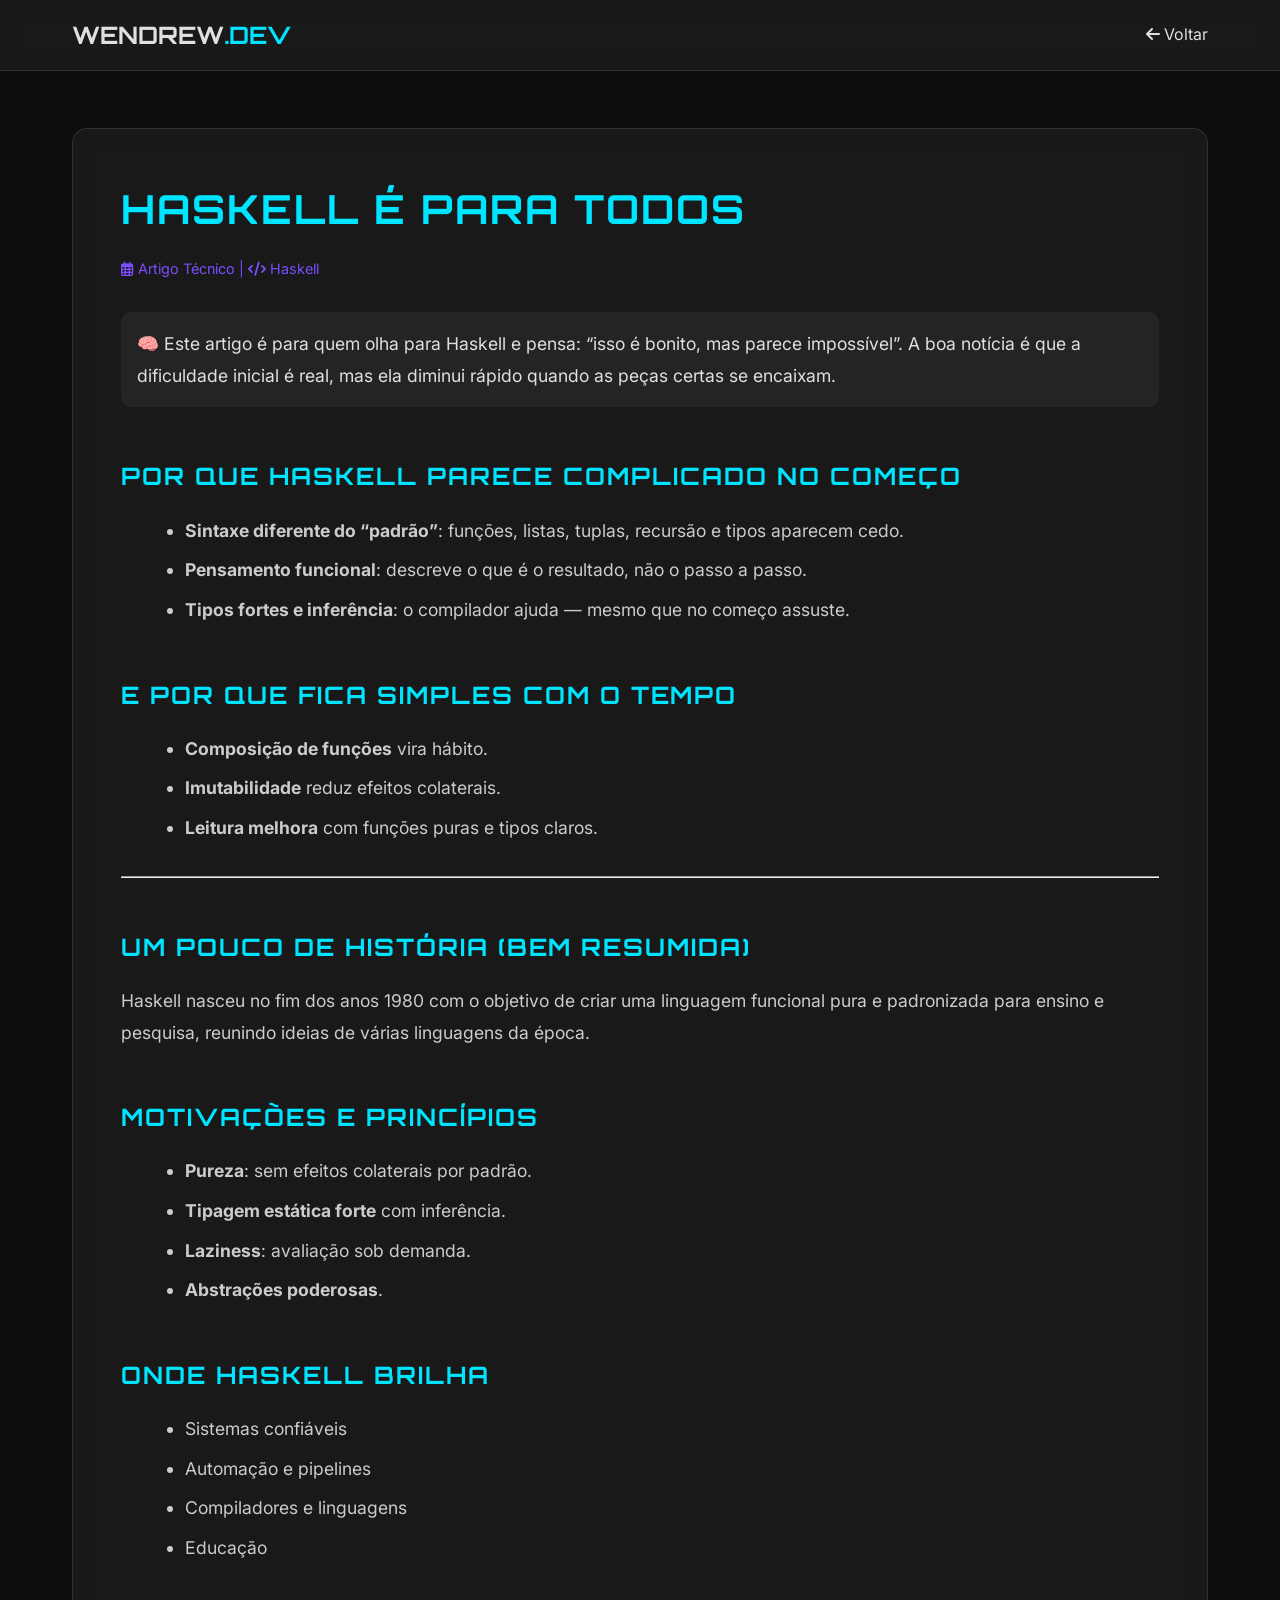
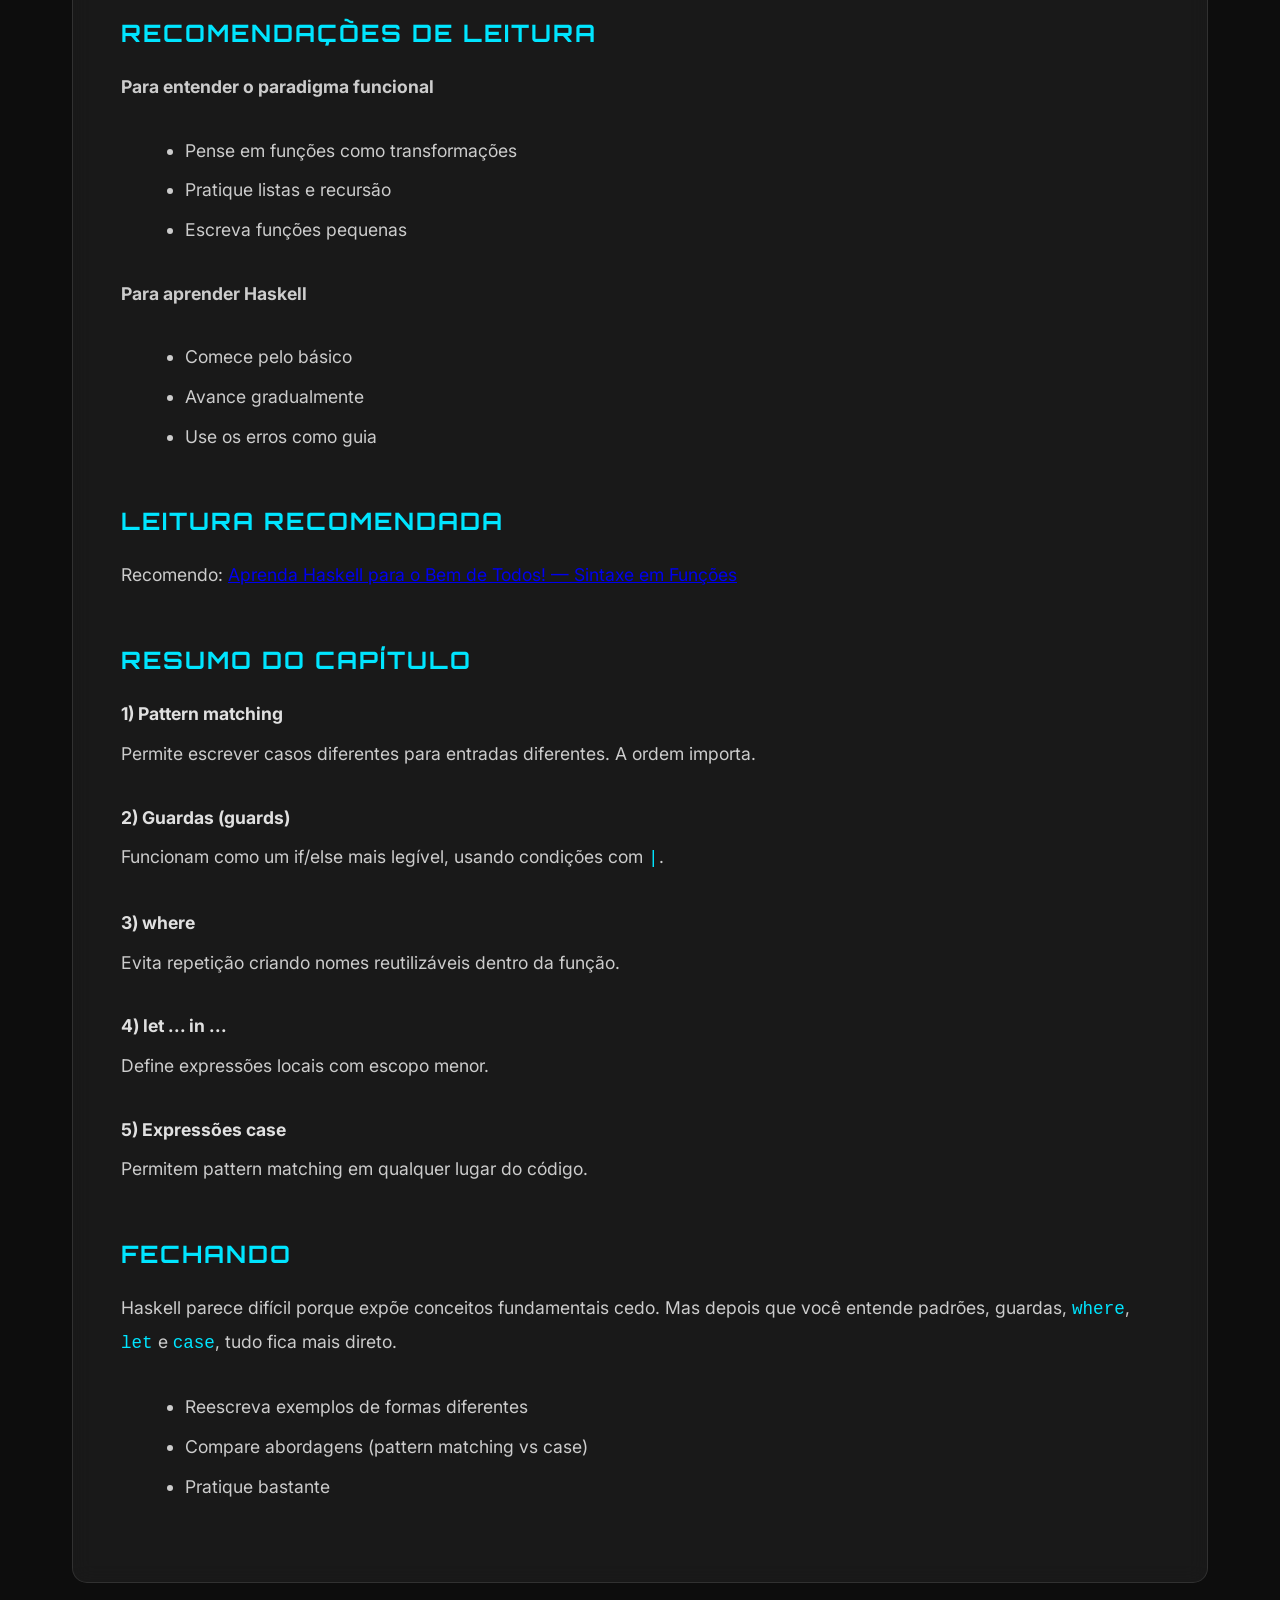
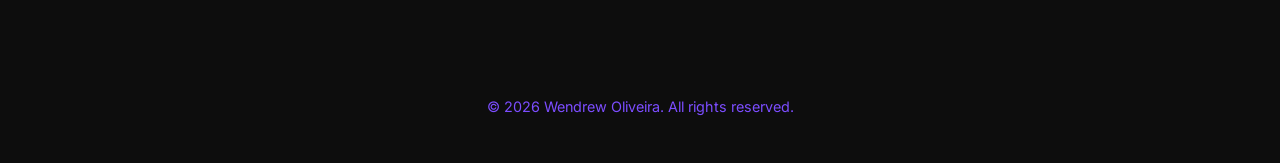
==== articles/haskell-para-todos.html @ 27613270 "add article haskell é para todos" ====
<!DOCTYPE html>
<html lang="pt-BR">

<head>
    <meta charset="UTF-8">
    <meta name="viewport" content="width=device-width, initial-scale=1.0">
    <title>HASKELL É PARA TODOS | Wendrew Oliveira</title>
    <link rel="stylesheet" href="../style.css">
    <link rel="stylesheet" href="https://cdnjs.cloudflare.com/ajax/libs/font-awesome/6.0.0/css/all.min.css">
    <link
        href="https://fonts.googleapis.com/css2?family=Inter:wght@400;600;700&family=Orbitron:wght@400;700&display=swap"
        rel="stylesheet">
</head>

<body>
    <nav class="glass"
        style="position: fixed; top: 0; width: 100%; z-index: 1000; border-radius: 0; border-top: none; border-left: none; border-right: none; padding: 1rem 2rem;">
        <div class="container" style="display: flex; justify-content: space-between; align-items: center;">
            <a href="../index.html"
                style="font-family: var(--font-heading); font-size: 1.5rem; text-decoration: none; color: var(--text-color); font-weight: 700;">
                WENDREW<span style="color: var(--accent-color);">.DEV</span>
            </a>
            <a href="../index.html#articles"
                style="color: var(--text-color); text-decoration: none; font-size: 1rem; transition: 0.3s;">
                <i class="fas fa-arrow-left"></i> Voltar
            </a>
        </div>
    </nav>

    <div class="container" style="padding-top: 8rem; padding-bottom: 5rem;">
        <article class="glass start-visible">
            <h1 style="font-size: 2.5rem; margin-bottom: 1rem;">HASKELL É PARA TODOS</h1>

            <div style="color: var(--secondary-accent); margin-bottom: 2rem; font-size: 0.9rem;">
                <i class="far fa-calendar-alt"></i> Artigo Técnico | <i class="fas fa-code"></i> Haskell
            </div>

            <div class="article-content">

                <aside style="background: rgba(255,255,255,0.05); padding: 1rem; border-radius: 10px; margin-bottom: 2rem;">
                    🧠 Este artigo é para quem olha para Haskell e pensa: “isso é bonito, mas parece impossível”.
                    A boa notícia é que a dificuldade inicial é real, mas ela diminui rápido quando as peças certas se encaixam.
                </aside>

                <h3>Por que Haskell parece complicado no começo</h3>
                <ul>
                    <li><strong>Sintaxe diferente do “padrão”</strong>: funções, listas, tuplas, recursão e tipos aparecem cedo.</li>
                    <li><strong>Pensamento funcional</strong>: descreve o que é o resultado, não o passo a passo.</li>
                    <li><strong>Tipos fortes e inferência</strong>: o compilador ajuda — mesmo que no começo assuste.</li>
                </ul>

                <h3>E por que fica simples com o tempo</h3>
                <ul>
                    <li><strong>Composição de funções</strong> vira hábito.</li>
                    <li><strong>Imutabilidade</strong> reduz efeitos colaterais.</li>
                    <li><strong>Leitura melhora</strong> com funções puras e tipos claros.</li>
                </ul>

                <hr>

                <h3>Um pouco de história (bem resumida)</h3>
                <p>
                    Haskell nasceu no fim dos anos 1980 com o objetivo de criar uma linguagem funcional pura e padronizada
                    para ensino e pesquisa, reunindo ideias de várias linguagens da época.
                </p>

                <h3>Motivações e princípios</h3>
                <ul>
                    <li><strong>Pureza</strong>: sem efeitos colaterais por padrão.</li>
                    <li><strong>Tipagem estática forte</strong> com inferência.</li>
                    <li><strong>Laziness</strong>: avaliação sob demanda.</li>
                    <li><strong>Abstrações poderosas</strong>.</li>
                </ul>

                <h3>Onde Haskell brilha</h3>
                <ul>
                    <li>Sistemas confiáveis</li>
                    <li>Automação e pipelines</li>
                    <li>Compiladores e linguagens</li>
                    <li>Educação</li>
                </ul>

                <h3>Recomendações de leitura</h3>
                <p><strong>Para entender o paradigma funcional</strong></p>
                <ul>
                    <li>Pense em funções como transformações</li>
                    <li>Pratique listas e recursão</li>
                    <li>Escreva funções pequenas</li>
                </ul>

                <p><strong>Para aprender Haskell</strong></p>
                <ul>
                    <li>Comece pelo básico</li>
                    <li>Avance gradualmente</li>
                    <li>Use os erros como guia</li>
                </ul>

                <h3>Leitura recomendada</h3>
                <p>
                    Recomendo:
                    <a href="https://wendrxw.github.io/learnyouahaskell_ptbr/syntax-in-functions.html" target="_blank">
                        Aprenda Haskell para o Bem de Todos! — Sintaxe em Funções
                    </a>
                </p>

                <h3>Resumo do capítulo</h3>

                <h4>1) Pattern matching</h4>
                <p>
                    Permite escrever casos diferentes para entradas diferentes. A ordem importa.
                </p>

                <h4>2) Guardas (guards)</h4>
                <p>
                    Funcionam como um if/else mais legível, usando condições com <code>|</code>.
                </p>

                <h4>3) where</h4>
                <p>
                    Evita repetição criando nomes reutilizáveis dentro da função.
                </p>

                <h4>4) let ... in ...</h4>
                <p>
                    Define expressões locais com escopo menor.
                </p>

                <h4>5) Expressões case</h4>
                <p>
                    Permitem pattern matching em qualquer lugar do código.
                </p>

                <h3>Fechando</h3>
                <p>
                    Haskell parece difícil porque expõe conceitos fundamentais cedo. Mas depois que você entende
                    padrões, guardas, <code>where</code>, <code>let</code> e <code>case</code>, tudo fica mais direto.
                </p>

                <ul>
                    <li>Reescreva exemplos de formas diferentes</li>
                    <li>Compare abordagens (pattern matching vs case)</li>
                    <li>Pratique bastante</li>
                </ul>

            </div>
        </article>
    </div>

    <footer style="text-align: center; padding: 2rem; color: var(--secondary-accent); font-size: 0.9rem;">
        <p>&copy; 2026 Wendrew Oliveira. All rights reserved.</p>
    </footer>
</body>

</html>
---- style.css ----
:root {
    --bg-color: #0d0d0d;
    --text-color: #e0e0e0;
    --accent-color: #00e5ff;
    --secondary-accent: #7c4dff;
    --card-bg: rgba(255, 255, 255, 0.05);
    --glass-border: rgba(255, 255, 255, 0.1);
    --font-main: 'Inter', sans-serif;
    --font-heading: 'Orbitron', sans-serif;

    /* Spacing Variables */
    --spacing-xs: 0.5rem;
    --spacing-sm: 1rem;
    --spacing-md: 2rem;
    --spacing-lg: 3rem;
    --spacing-xl: 5rem;
}

* {
    margin: 0;
    padding: 0;
    box-sizing: border-box;
}

body {
    background-color: var(--bg-color);
    color: var(--text-color);
    font-family: var(--font-main);
    line-height: 1.6;
    overflow-x: hidden;
}

h1,
h2,
h3 {
    font-family: var(--font-heading);
    color: var(--accent-color);
    text-transform: uppercase;
    letter-spacing: 2px;
    overflow-wrap: break-word;
    word-wrap: break-word;
    hyphens: auto;
}

h2 {
    font-size: 2.5rem;
    margin-bottom: var(--spacing-lg);
}

h3 {
    font-size: 1.3rem;
    margin-bottom: var(--spacing-sm);
}

h4 {
    margin-bottom: var(--spacing-xs);
}

p {
    margin-bottom: var(--spacing-sm);
}

ul {
    margin-left: var(--spacing-md);
}

/* Animations */
@keyframes fadeIn {
    from {
        opacity: 0;
        transform: translateY(20px);
    }

    to {
        opacity: 1;
        transform: translateY(0);
    }
}

@keyframes glow {
    0% {
        text-shadow: 0 0 5px var(--accent-color);
    }

    50% {
        text-shadow: 0 0 20px var(--accent-color), 0 0 30px var(--secondary-accent);
    }

    100% {
        text-shadow: 0 0 5px var(--accent-color);
    }
}

.container {
    max-width: 1200px;
    margin: 0 auto;
    padding: 0 var(--spacing-md);
}

section {
    padding: var(--spacing-xl) 0;
    opacity: 0;
    transform: translateY(20px);
    transition: all 0.8s ease-out;
}

section:not(#hero) {
    margin-bottom: var(--spacing-lg);
}

section.visible {
    opacity: 1;
    transform: translateY(0);
}

/* Glassmorphism Classes */
.glass {
    background: var(--card-bg);
    backdrop-filter: blur(10px);
    border: 1px solid var(--glass-border);
    border-radius: 15px;
    padding: var(--spacing-lg);
    transition: transform 0.3s ease, border-color 0.3s ease;
}

.glass:hover {
    transform: translateY(-5px);
    border-color: var(--accent-color);
}

nav a {
    transition: color 0.3s ease;
}

nav a:hover {
    color: var(--accent-color) !important;
}

/* Hero Section Styles */
#hero {
    height: 100vh;
    display: flex;
    flex-direction: column;
    justify-content: center;
    align-items: center;
    text-align: center;
    background: radial-gradient(circle at center, #1a1a1a 0%, #0d0d0d 100%);
    opacity: 1;
    transform: none;
}

#hero h1 {
    font-size: 4rem;
    margin-bottom: 1rem;
    animation: glow 3s infinite alternate;
}

#hero p {
    font-size: 1.5rem;
    color: var(--secondary-accent);
}

/* Responsive */
@media (max-width: 768px) {
    :root {
        --spacing-xl: 3rem;
        --spacing-lg: 2rem;
    }

    .container {
        padding: 0 var(--spacing-sm);
    }

    section {
        padding: var(--spacing-lg) 0;
    }

    .glass {
        padding: var(--spacing-md);
    }

    #hero h1 {
        font-size: 2.5rem;
    }

    #hero p {
        font-size: 1.2rem;
    }

    h2 {
        font-size: 2rem;
        margin-bottom: var(--spacing-md);
    }
}

/* Article Specific Styles */
.article-content {
    font-size: 1.1rem;
    line-height: 1.8;
}

.article-content p {
    margin-bottom: 2rem;
    color: #ccc;
}

.article-content h3 {
    color: var(--accent-color);
    margin-top: 3rem;
    font-size: 1.5rem;
}

.article-content ul,
.article-content ol {
    margin-bottom: 2rem;
    padding-left: 2rem;
    color: #ccc;
}

.article-content li {
    margin-bottom: 0.5rem;
}

.article-content pre {
    background: rgba(0, 0, 0, 0.3);
    padding: 1.5rem;
    border-radius: 10px;
    border: 1px solid var(--glass-border);
    margin: 2rem 0;
    overflow-x: auto;
}

.article-content code {
    font-family: 'Fira Code', monospace;
    color: var(--accent-color);
}

.article-content img {
    border: 1px solid var(--glass-border);
    transition: transform 0.3s ease;
}

.article-content img:hover {
    transform: scale(1.02);
}

.start-visible {
    opacity: 1 !important;
    transform: translateY(0) !important;
}
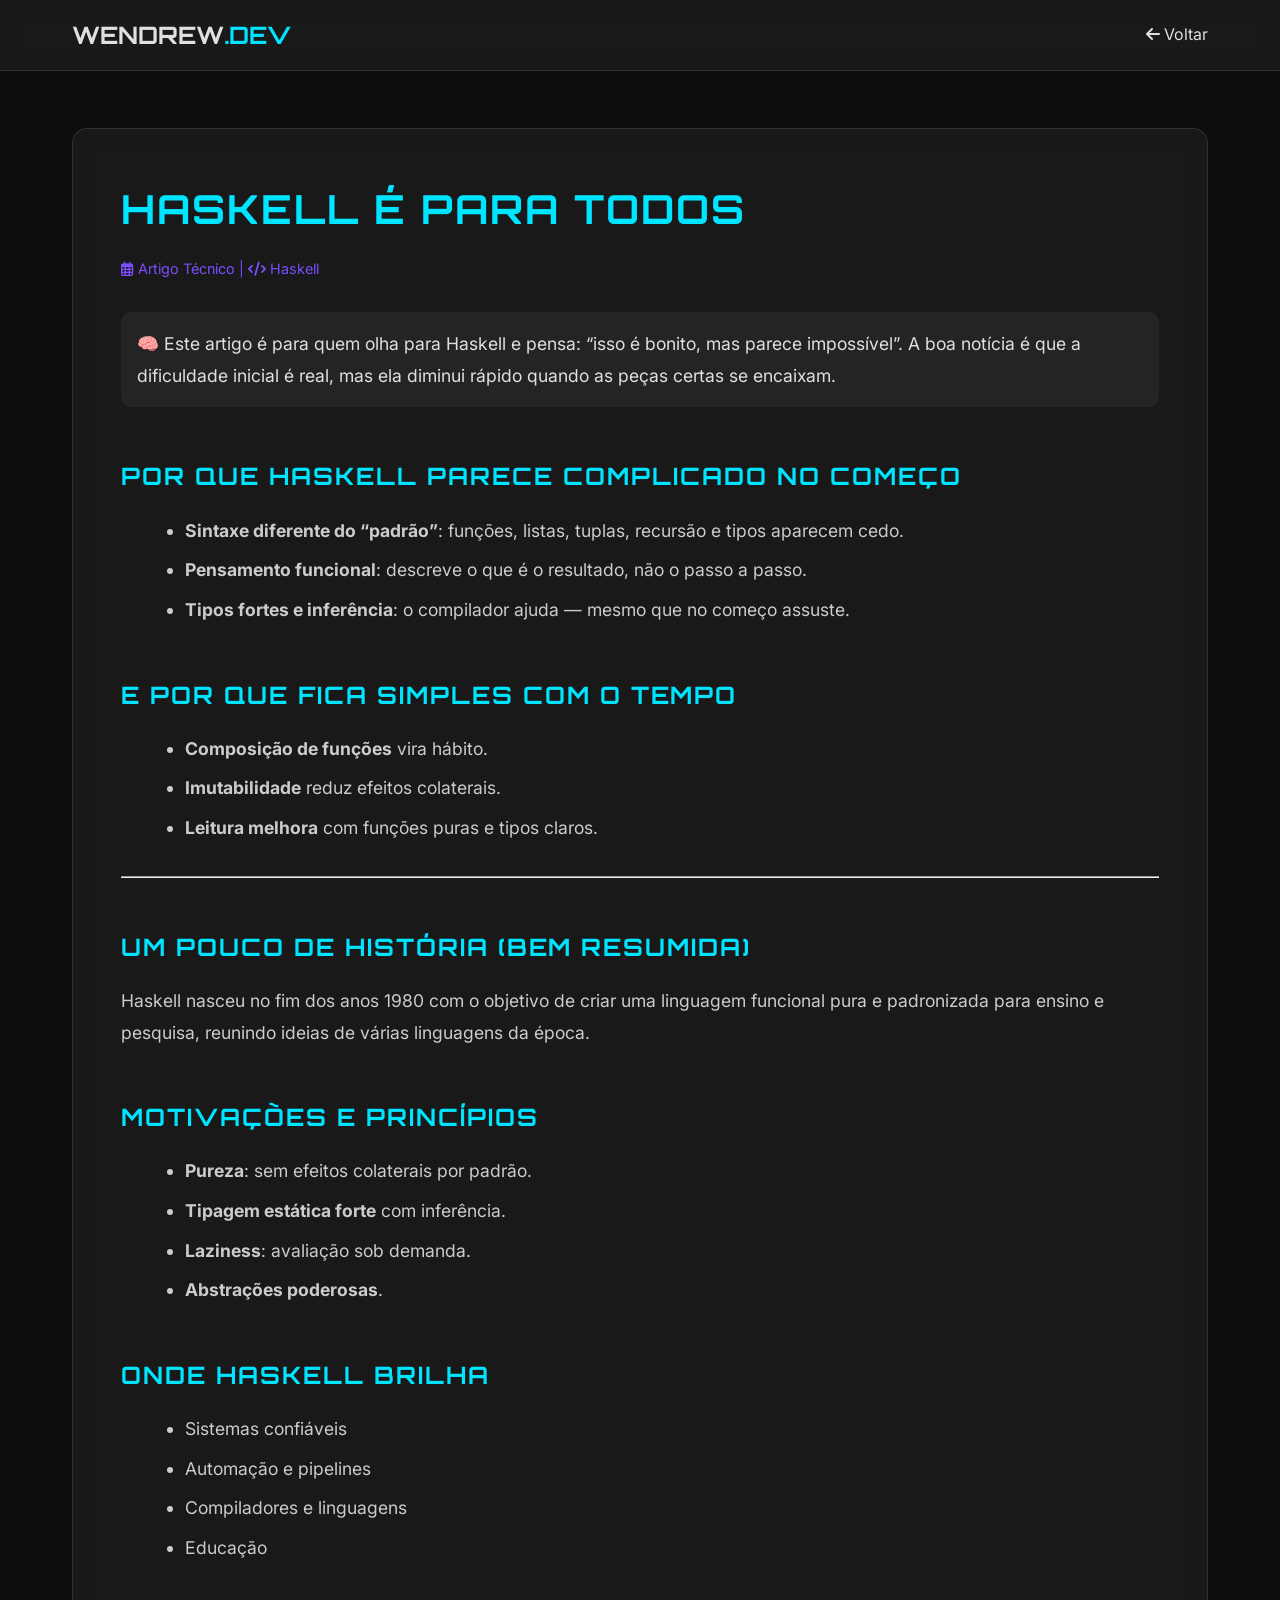
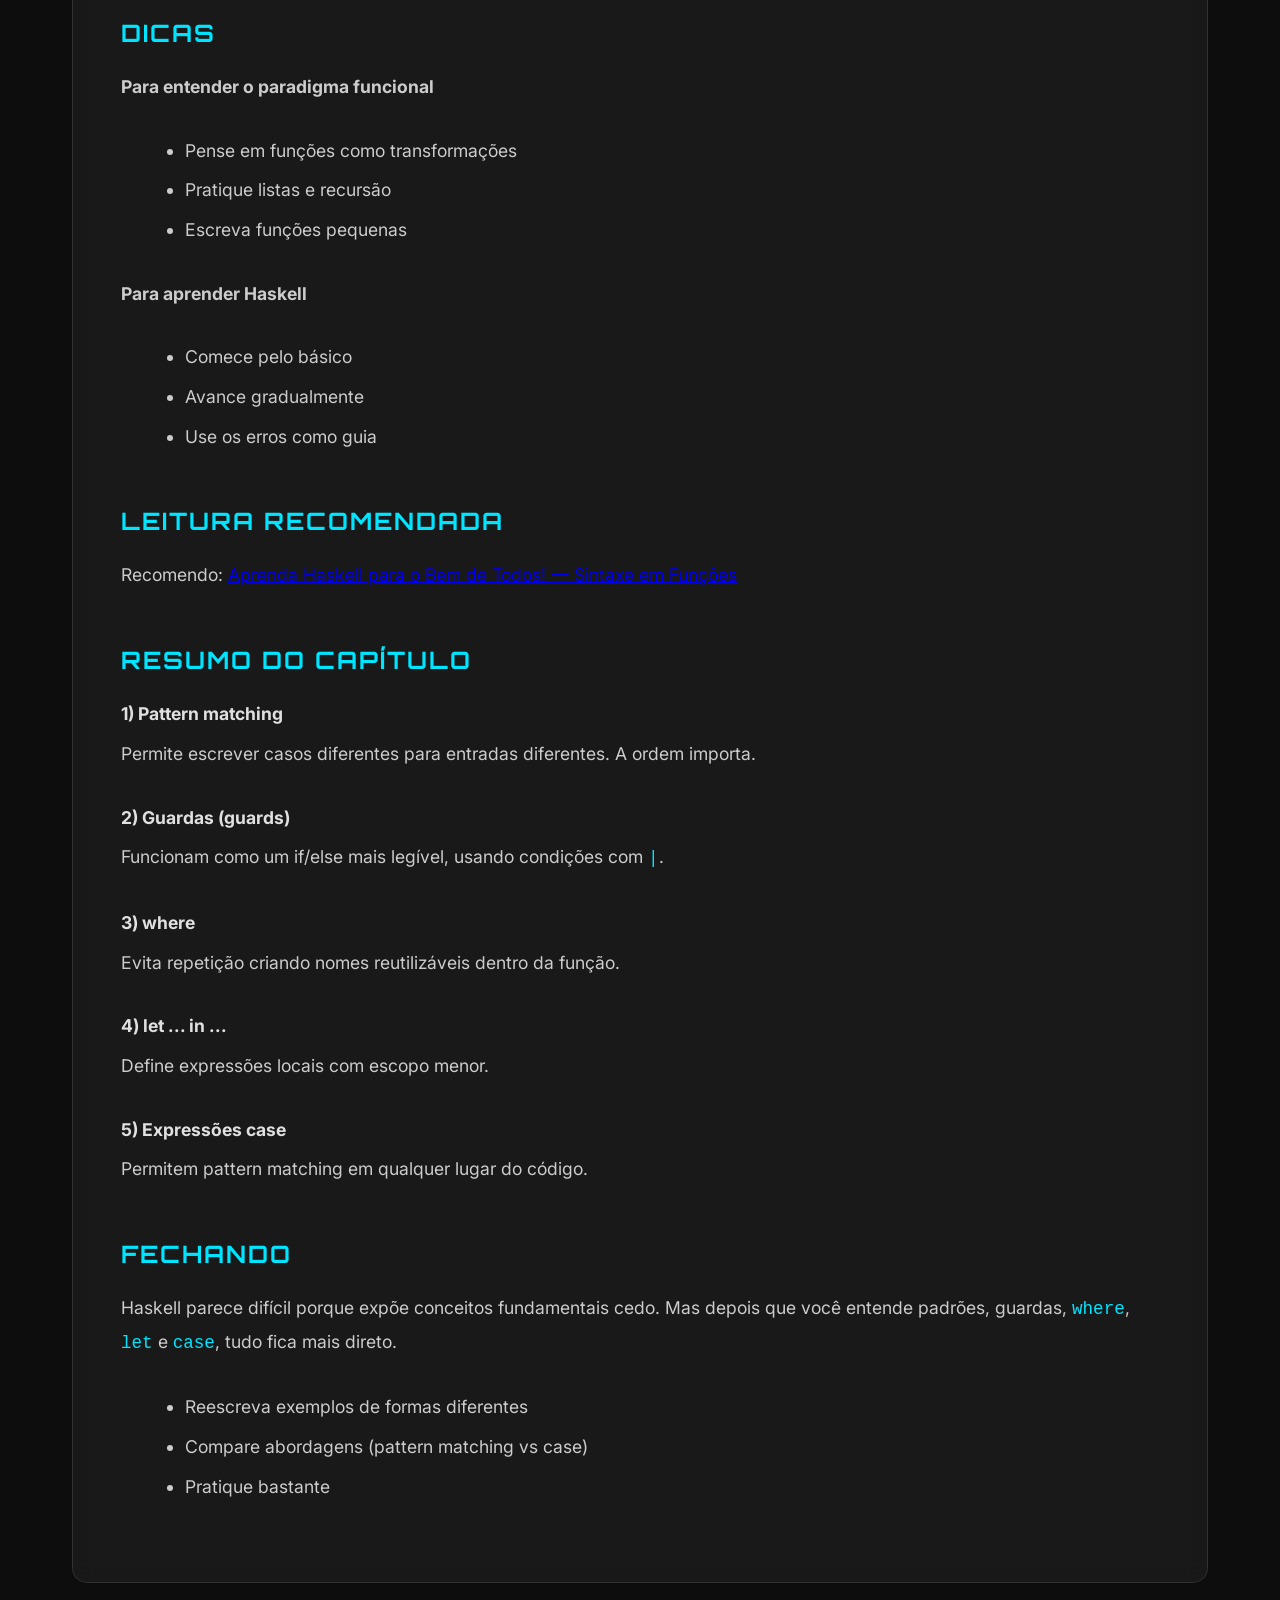
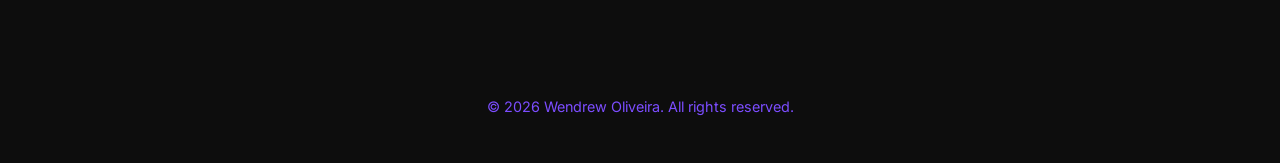
==== commit dc6ac5e2: "adjust sub-title" ====
--- a/articles/haskell-para-todos.html
+++ b/articles/haskell-para-todos.html
@@ -80,7 +80,7 @@
                     <li>Educação</li>
                 </ul>
 
-                <h3>Recomendações de leitura</h3>
+                <h3>Dicas</h3>
                 <p><strong>Para entender o paradigma funcional</strong></p>
                 <ul>
                     <li>Pense em funções como transformações</li>
@@ -151,4 +151,4 @@
     </footer>
 </body>
 
-</html>
+</html>
